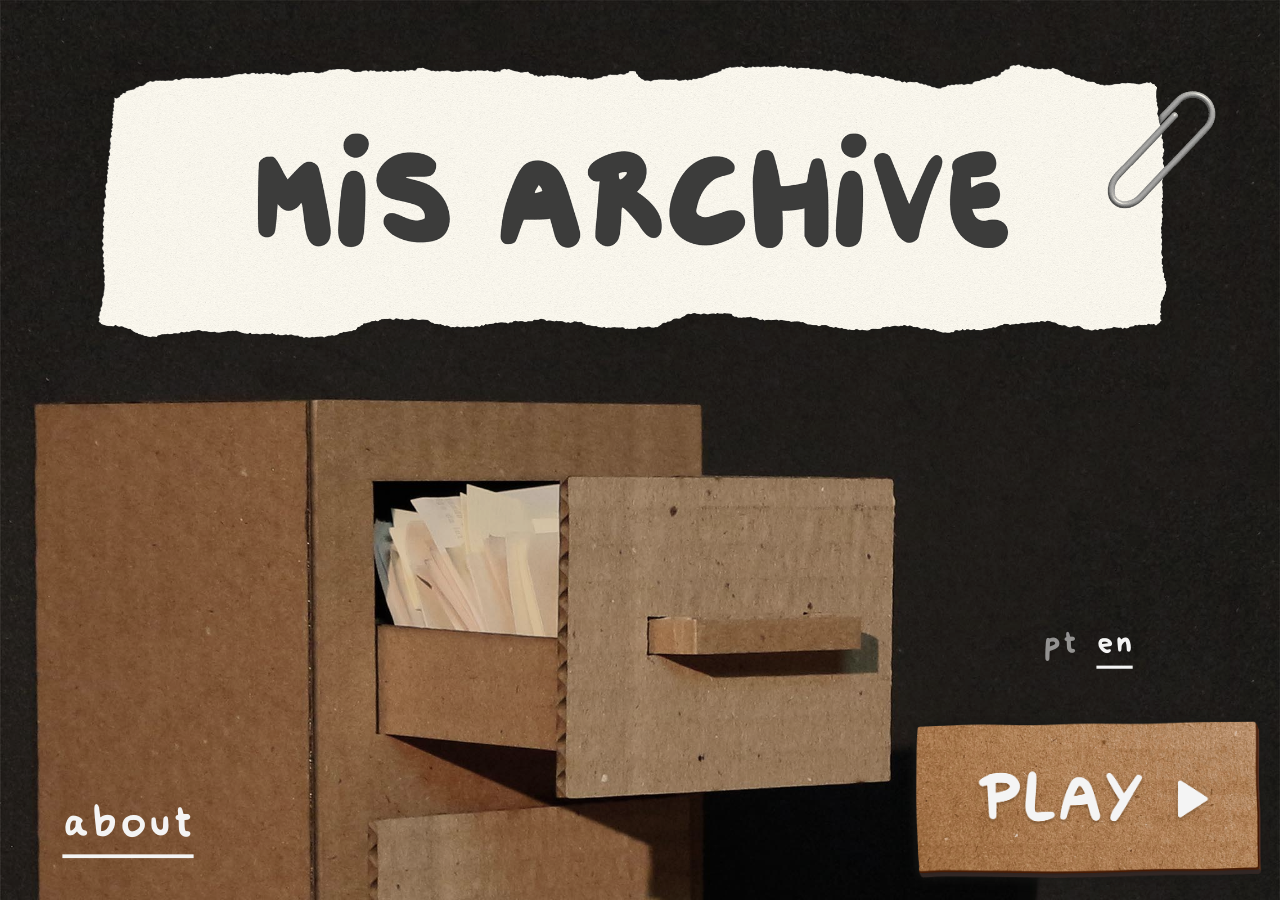
==== index.html @ a4fec2fb "Versão web do MIS Archive: jogo completo em pt-BR e inglês, responsivo Palco 4:3 com corte máximo ig" ====
<!DOCTYPE html>
<html lang="en">
<head>
  <meta charset="utf-8">
  <meta name="viewport" content="width=device-width, initial-scale=1, viewport-fit=cover">
  <meta name="theme-color" content="#000000">
  <title>MIS Archive</title>
  <link rel="icon" href="assets/imagens/AppIcon.jpg">
  <link rel="apple-touch-icon" href="assets/imagens/AppIcon.jpg">
  <link rel="stylesheet" href="estilo.css">
</head>
<body>
  <!-- Tudo aparece dentro de #tela; cada cena monta aqui o seu palco 4:3 -->
  <main id="tela"></main>
  <p id="aviso-girar" aria-hidden="true"></p>

  <!-- Dados gerados a partir do app (ferramentas/copiar_assets.py) -->
  <script src="dados/textos.js"></script>
  <script src="dados/cores.js"></script>
  <script src="dados/imagens.js"></script>

  <!-- Base -->
  <script src="js/config.js"></script>
  <script src="js/idioma.js"></script>
  <script src="js/palco.js"></script>
  <script src="js/pecas.js"></script>
  <script src="js/carregador.js"></script>

  <!-- Peças do jogo -->
  <script src="js/papeis.js"></script>
  <script src="js/quadro.js"></script>
  <script src="js/inventario.js"></script>

  <!-- Telas, na ordem do jogo -->
  <script src="js/menu.js"></script>
  <script src="js/about.js"></script>
  <script src="js/missao1.js"></script>
  <script src="js/ar.js"></script>
  <script src="js/missao2.js"></script>
  <script src="js/missao3.js"></script>
  <script src="js/mesa.js"></script>
  <script src="js/inicio.js"></script>
</body>
</html>
---- estilo.css ----
/* MIS Archive — versão web
   Medidas dentro do palco em pixels do canvas 2048 × 1536 (as mesmas do app).
   O palco inteiro é escalado para a tela em js/palco.js. */

@font-face {
  font-family: "Gibi"; font-weight: 400;
  src: url("assets/fontes/Fonteisabrumgibi-Regular.otf") format("opentype");
}
@font-face {
  font-family: "Gibi"; font-weight: 700;
  src: url("assets/fontes/Fonteisabrumgibi-Bold.otf") format("opentype");
}
@font-face {
  font-family: "Manuscrita";
  src: url("assets/fontes/IsaBrumManuscrita-Regular.otf") format("opentype");
}

* { box-sizing: border-box; }

html, body {
  margin: 0;
  height: 100%;
  background: #000;
  overflow: hidden;
  overscroll-behavior: none;
  touch-action: none;
  user-select: none;
  -webkit-user-select: none;
  -webkit-touch-callout: none;
  -webkit-tap-highlight-color: transparent;
  -webkit-text-size-adjust: 100%;
  text-size-adjust: 100%;
}

#tela { position: fixed; inset: 0; overflow: hidden; background: #000; }

.cena { position: absolute; inset: 0; overflow: hidden; background: #000; }

.palco {
  position: absolute; left: 0; top: 0;
  width: 2048px; height: 1536px;
  transform-origin: 0 0;
  overflow: hidden;
  background: #000;
  font-family: "Gibi", sans-serif;
  line-height: 0.77; /* altura de linha que o app usa com a fonte do jogo (medida nos screenshots) */
  font-synthesis: none; /* a fonte não tem itálico: como no app, ele não é inventado */
}

/* CAMADAS E PEÇAS */
.cheia { position: absolute; left: 0; top: 0; width: 2048px; height: 1536px; }
.sem-toque { pointer-events: none; }
img { display: block; pointer-events: none; -webkit-user-drag: none; }
img[data-quadro] { visibility: hidden; }
img[data-quadro].visivel { visibility: visible; }

.peca {
  position: absolute;
  transform: translate(-50%, -50%) translate(var(--dx, 0px), var(--dy, 0px)) rotate(var(--giro, 0deg)) scale(var(--escala, 1));
}
.peca > img { width: 100%; height: 100%; object-fit: contain; }

/* No meio da área visível, cabendo na largura visível */
.grupo-central { transform: translateY(var(--ajuste-centro)) scale(var(--fator)); pointer-events: none; }
.grupo-central .botao { pointer-events: auto; }

.desfocavel { transition: filter 0.3s ease-in-out; }

/* BOTÕES */
.botao {
  appearance: none; background: none; border: 0; padding: 0; margin: 0;
  color: inherit; font: inherit; cursor: pointer;
  touch-action: manipulation;
}
.botao:disabled { cursor: default; pointer-events: none; }
.peca.botao::after { /* área de toque mínima, invisível */
  content: ""; position: absolute; left: 50%; top: 50%;
  width: max(100%, var(--toque)); height: max(100%, var(--toque));
  transform: translate(-50%, -50%);
}
.botao:active:not(:disabled) > img { opacity: 0.7; }
.botao:focus { outline: none; }
.botao:focus-visible { outline: 6px solid var(--BrilhoExterno); outline-offset: 6px; border-radius: 12px; }
.cobertura:focus-visible { outline-offset: -10px; }

.botao-texto {
  color: var(--BrancoBase);
  font-weight: 700; font-size: 104.1px; line-height: 1;
  text-decoration: underline;
  text-decoration-thickness: 6px;
  text-underline-offset: 16px;
  white-space: nowrap;
}

.idiomas {
  position: absolute; display: flex; gap: 30px; align-items: baseline;
  transform: translate(-50%, -50%);
  color: var(--BrancoBase); font-size: 74px; line-height: 1;
}
.idiomas .botao { position: relative; opacity: 0.55; font-weight: 700; }
.idiomas .botao[aria-pressed="true"] {
  opacity: 1; text-decoration: underline; text-decoration-thickness: 5px; text-underline-offset: 13px;
}
.idiomas .botao::after {
  content: ""; position: absolute; left: 50%; top: 50%;
  width: max(100%, min(var(--toque), 150px)); height: max(100%, var(--toque));
  transform: translate(-50%, -50%);
}

/* Brilho ao redor do que pode ser clicado e sombra das gavetas */
.peca > img, .peca > .forma { transition: filter 0.3s; }
.brilho > img { filter: drop-shadow(0 0 20.8px rgba(252, 240, 180, 0.8)); }
.gaveta > img { filter: drop-shadow(6.94px 10.41px 1.74px var(--SombraGaveta)); }
.gaveta.brilho > img {
  filter: drop-shadow(0 0 20.8px rgba(252, 240, 180, 0.8)) drop-shadow(6.94px 10.41px 1.74px var(--SombraGaveta));
}
.sombra-postit { filter: drop-shadow(20.8px 27.8px 2.4px rgba(0, 0, 0, 0.8)); }

/* TEXTOS */
.feedback {
  color: var(--TextoFeedback);
  font-size: 78.1px; text-align: center;
  text-shadow: 0 0 34.8px rgba(252, 240, 180, 0.7), 0 0 3.4px rgba(252, 240, 180, 0.2);
  text-wrap: balance; /* sem palavra sozinha na última linha */
  pointer-events: none;
}
.comentario {
  color: var(--CinzaTexto);
  font-size: 72.9px;
  display: flex; align-items: center; justify-content: center;
}
.comentario > div { transform: rotate(-2.4deg); }
.frases-de-fim {
  position: absolute; pointer-events: none;
  display: flex; flex-direction: column; align-items: center; gap: 17.4px;
  color: var(--BrancoBase); text-align: center;
}
.frases-de-fim strong { font-size: 118px; font-weight: 700; opacity: 0.8; max-width: 1761.3px; }
.frases-de-fim p { font-size: 86.8px; opacity: 0.8; margin: 0; max-width: 1638.4px; }

/* CARREGANDO: a fita desenhada, pulsando */
.carregando {
  position: absolute; inset: 0; z-index: 50;
  background: rgba(0, 0, 0, 0.6) url("assets/imagens/Fita.png") center / min(120px, 18vw) auto no-repeat;
  animation: pulsar 1.2s ease-in-out infinite alternate;
}
@keyframes pulsar { from { opacity: 0.35; } to { opacity: 1; } }

/* AVISO PARA VIRAR O CELULAR (só em telas de toque em pé) */
#aviso-girar {
  position: fixed; left: 24px; right: 24px; top: 0; margin: 0; z-index: 40;
  transform: translateY(-50%);
  font-family: "Gibi", sans-serif; font-size: 20px; text-align: center;
  color: var(--TextoFeedback);
  text-shadow: 0 0 10px rgba(252, 240, 180, 0.6);
  opacity: 0; pointer-events: none; transition: opacity 0.6s;
}
#aviso-girar.visivel { opacity: 1; }

/* PAPÉIS */
.texto-do-papel { color: var(--CinzaTexto); font-size: 100.7px; }
.texto-do-staff { color: var(--CinzaTitulo); font-size: 81.6px; text-align: center; }
.texto-do-staff span { display: block; }
.texto-do-staff .manuscrita { font-family: "Manuscrita", sans-serif; font-size: 126.7px; line-height: 0.82; white-space: nowrap; }

/* ABOUT */
.texto-do-about {
  position: absolute; display: flex; flex-direction: column; overflow: hidden;
  color: var(--BrancoBase); text-align: left;
}

/* INVENTÁRIO */
.objeto { pointer-events: auto; cursor: grab; touch-action: none; transition: transform 0.45s cubic-bezier(0.3, 1.35, 0.5, 1); }
.objeto.arrastando { cursor: grabbing; transition: none; z-index: 1; }
.silhueta { opacity: 0.72; }
.silhueta > img { position: absolute; inset: 0; }
.silhueta > .borda { filter: brightness(0) invert(0.957); }
.silhueta > .miolo { filter: brightness(0) invert(0.345); }

/* AR */
.seletor { cursor: grab; touch-action: none; }
.seletor:active { cursor: grabbing; }
[hidden] { display: none !important; }
.close-do-ar { filter: drop-shadow(17.4px 20.8px 1.74px #000); }
.close-do-ar > img { transform: scale(1.1115); }
.display-do-ar > img { opacity: 0.8; filter: drop-shadow(1.74px 1.74px 0.4px #000); }
.sombra-do-seletor { opacity: 0.85; }
.sombra-do-seletor > img { filter: brightness(0); }

/* SALA */
.camada-da-mesa { transform: rotate(10deg); }
.camada-da-mesa > .botao:not(:disabled) { pointer-events: auto; }
.conversor-coletavel > img { filter: drop-shadow(6.94px 3.47px 1.74px var(--SombraGaveta)); }

/* MESA */
.janela-do-video { position: absolute; overflow: hidden; }
.janela-do-video video { position: absolute; left: 0; width: 100%; object-fit: cover; opacity: 0.9; }
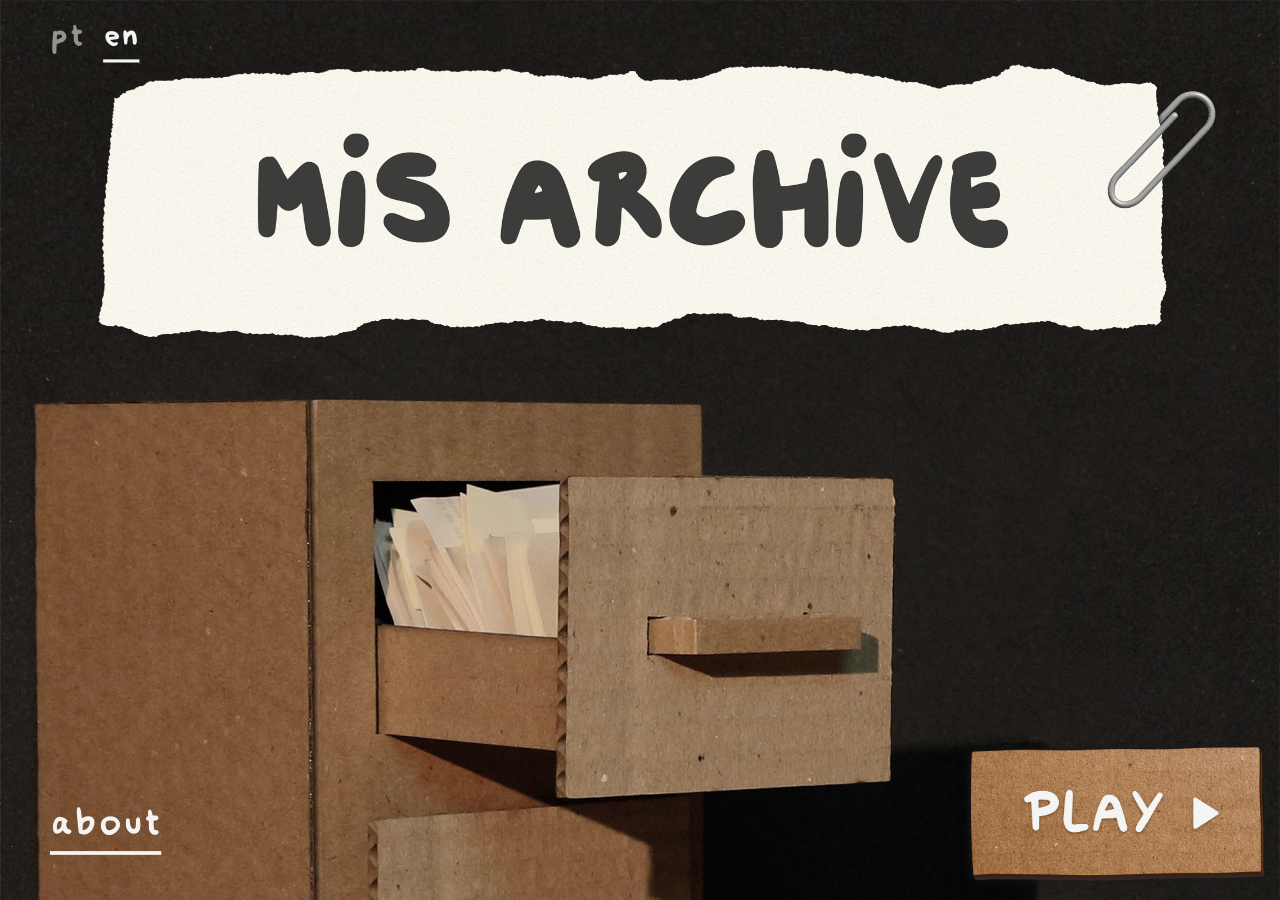
==== commit e47775da: "Tela cheia com a continuação do cenário, pt-en no canto do menu e botões menores Co-Authored-By: Cla" ====
--- a/index.html
+++ b/index.html
@@ -12,6 +12,12 @@
 <body>
   <!-- Tudo aparece dentro de #tela; cada cena monta aqui o seu palco 4:3 -->
   <main id="tela"></main>
+  <svg width="0" height="0" aria-hidden="true" style="position:absolute">
+    <filter id="tira-riscos-deitado" x="0" y="0" width="1" height="1" color-interpolation-filters="sRGB"><feGaussianBlur stdDeviation="0 4" edgeMode="duplicate"/></filter>
+    <filter id="tira-riscos-pouco" x="0" y="0" width="1" height="1" color-interpolation-filters="sRGB"><feGaussianBlur stdDeviation="0 1.2" edgeMode="duplicate"/></filter>
+    <filter id="tira-riscos-em-pe" x="0" y="0" width="1" height="1" color-interpolation-filters="sRGB"><feGaussianBlur stdDeviation="4 0" edgeMode="duplicate"/></filter>
+  </svg>
+  <div id="area-segura" aria-hidden="true"></div>
   <p id="aviso-girar" aria-hidden="true"></p>
 
   <!-- Dados gerados a partir do app (ferramentas/copiar_assets.py) -->
--- a/estilo.css
+++ b/estilo.css
@@ -40,16 +40,50 @@
   position: absolute; left: 0; top: 0;
   width: 2048px; height: 1536px;
   transform-origin: 0 0;
-  overflow: hidden;
-  background: #000;
   font-family: "Gibi", sans-serif;
   line-height: 0.77; /* altura de linha que o app usa com a fonte do jogo (medida nos screenshots) */
   font-synthesis: none; /* a fonte não tem itálico: como no app, ele não é inventado */
 }
 
+#area-segura {
+  position: fixed; visibility: hidden; pointer-events: none;
+  padding: env(safe-area-inset-top) env(safe-area-inset-right) env(safe-area-inset-bottom) env(safe-area-inset-left);
+}
+
+/* CONTINUAÇÃO DO CENÁRIO até as bordas da tela (fundo(), em js/pecas.js) */
+.continuacao {
+  position: absolute; overflow: hidden;
+  -webkit-mask-image: linear-gradient(var(--para), transparent, #000 16px);
+  mask-image: linear-gradient(var(--para), transparent, #000 16px);
+}
+.continuacao > img { position: absolute; clip-path: inset(5px); }
+.continuacao::after {
+  content: ""; position: absolute; inset: 0;
+  background: linear-gradient(var(--para), transparent 24px, rgba(0, 0, 0, var(--escuro-na-ponta)));
+}
+.continuacao.esq, .continuacao.dir { top: 0; height: 1536px; }
+.continuacao.topo, .continuacao.base { left: 0; width: 2048px; }
+/* Entra 24 px por cima da arte: os 16 de dentro se dissolvem nela e os 8 da ponta cobrem
+   o fio claro que a arte tem na última fileira de pixels */
+.continuacao.esq { right: 2024px; --para: to left; }
+.continuacao.dir { left: 2024px; --para: to right; }
+.continuacao.topo { bottom: 1512px; --para: to top; }
+.continuacao.base { top: 1512px; --para: to bottom; }
+/* A arte fica no lugar dela e vira para fora a 8 px da ponta (o espelho é o scale negativo).
+   O desfoque só no sentido da emenda tira os riscos que o esticado faria no grão do papel. */
+.continuacao.esq > img { left: calc(100% - 24px); transform-origin: 8px 0; }
+.continuacao.dir > img { left: auto; right: calc(100% - 24px); transform-origin: calc(100% - 8px) 0; }
+.continuacao.topo > img { top: calc(100% - 24px); transform-origin: 0 8px; }
+.continuacao.base > img { top: auto; bottom: calc(100% - 24px); transform-origin: 0 calc(100% - 8px); }
+.continuacao.esq > img, .continuacao.dir > img { filter: url(#tira-riscos-deitado); }
+.continuacao.topo > img, .continuacao.base > img { filter: url(#tira-riscos-em-pe); }
+.continuacao.nitido:is(.esq, .dir) > img { filter: url(#tira-riscos-pouco); }
+
 /* CAMADAS E PEÇAS */
 .cheia { position: absolute; left: 0; top: 0; width: 2048px; height: 1536px; }
 .sem-toque { pointer-events: none; }
+.recorte { overflow: hidden; }
+.escuro, .cobertura { left: -6000px; top: -6000px; width: 14048px; height: 13536px; } /* cobre a tela toda */
 img { display: block; pointer-events: none; -webkit-user-drag: none; }
 img[data-quadro] { visibility: hidden; }
 img[data-quadro].visivel { visibility: visible; }
@@ -59,6 +93,8 @@
   transform: translate(-50%, -50%) translate(var(--dx, 0px), var(--dy, 0px)) rotate(var(--giro, 0deg)) scale(var(--escala, 1));
 }
 .peca > img { width: 100%; height: 100%; object-fit: contain; }
+
+.peca.pela-esquerda { transform: translate(0, -50%); }
 
 /* No meio da área visível, cabendo na largura visível */
 .grupo-central { transform: translateY(var(--ajuste-centro)) scale(var(--fator)); pointer-events: none; }
@@ -81,7 +117,7 @@
 .botao:active:not(:disabled) > img { opacity: 0.7; }
 .botao:focus { outline: none; }
 .botao:focus-visible { outline: 6px solid var(--BrilhoExterno); outline-offset: 6px; border-radius: 12px; }
-.cobertura:focus-visible { outline-offset: -10px; }
+.cobertura:focus-visible { outline-offset: -6020px; }
 
 .botao-texto {
   color: var(--BrancoBase);
@@ -94,7 +130,7 @@
 
 .idiomas {
   position: absolute; display: flex; gap: 30px; align-items: baseline;
-  transform: translate(-50%, -50%);
+  transform: translate(0, -50%);
   color: var(--BrancoBase); font-size: 74px; line-height: 1;
 }
 .idiomas .botao { position: relative; opacity: 0.55; font-weight: 700; }
@@ -148,9 +184,9 @@
 
 /* AVISO PARA VIRAR O CELULAR (só em telas de toque em pé) */
 #aviso-girar {
-  position: fixed; left: 24px; right: 24px; top: 0; margin: 0; z-index: 40;
+  position: fixed; left: 24px; right: 24px; top: 14%; margin: 0; z-index: 40;
   transform: translateY(-50%);
-  font-family: "Gibi", sans-serif; font-size: 20px; text-align: center;
+  font-family: "Gibi", sans-serif; font-size: 20px; text-align: center; text-wrap: balance;
   color: var(--TextoFeedback);
   text-shadow: 0 0 10px rgba(252, 240, 180, 0.6);
   opacity: 0; pointer-events: none; transition: opacity 0.6s;
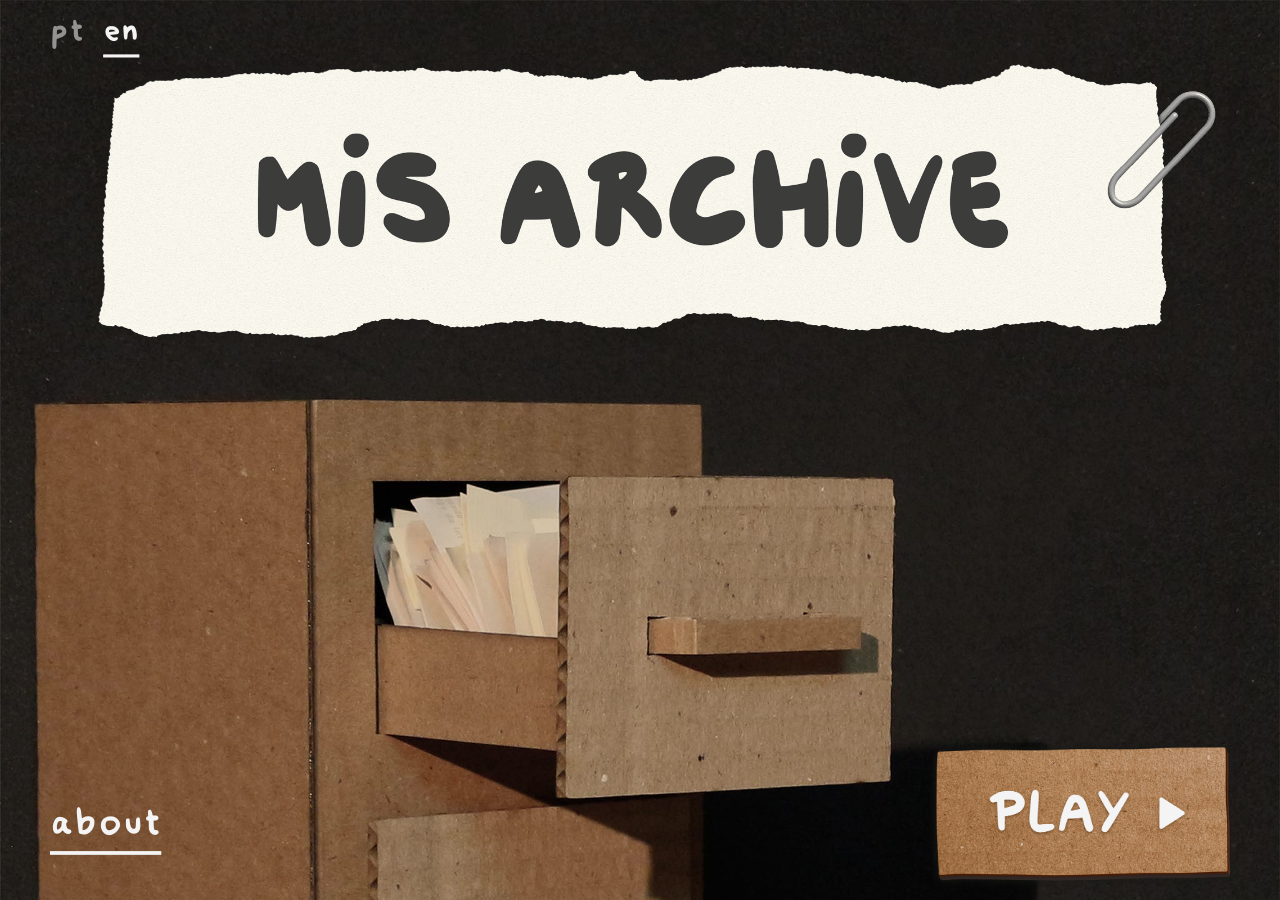
==== commit d6ffd0a8: "Ícone da aba: tipo e tamanho declarados Co-Authored-By: Claude Opus 5.5 <noreply@anthropic.com>" ====
--- a/index.html
+++ b/index.html
@@ -5,7 +5,7 @@
   <meta name="viewport" content="width=device-width, initial-scale=1, viewport-fit=cover">
   <meta name="theme-color" content="#000000">
   <title>MIS Archive</title>
-  <link rel="icon" href="assets/imagens/AppIcon.jpg">
+  <link rel="icon" type="image/jpeg" sizes="1024x1024" href="assets/imagens/AppIcon.jpg?v=2">
   <link rel="apple-touch-icon" href="assets/imagens/AppIcon.jpg">
   <link rel="stylesheet" href="estilo.css">
 </head>
